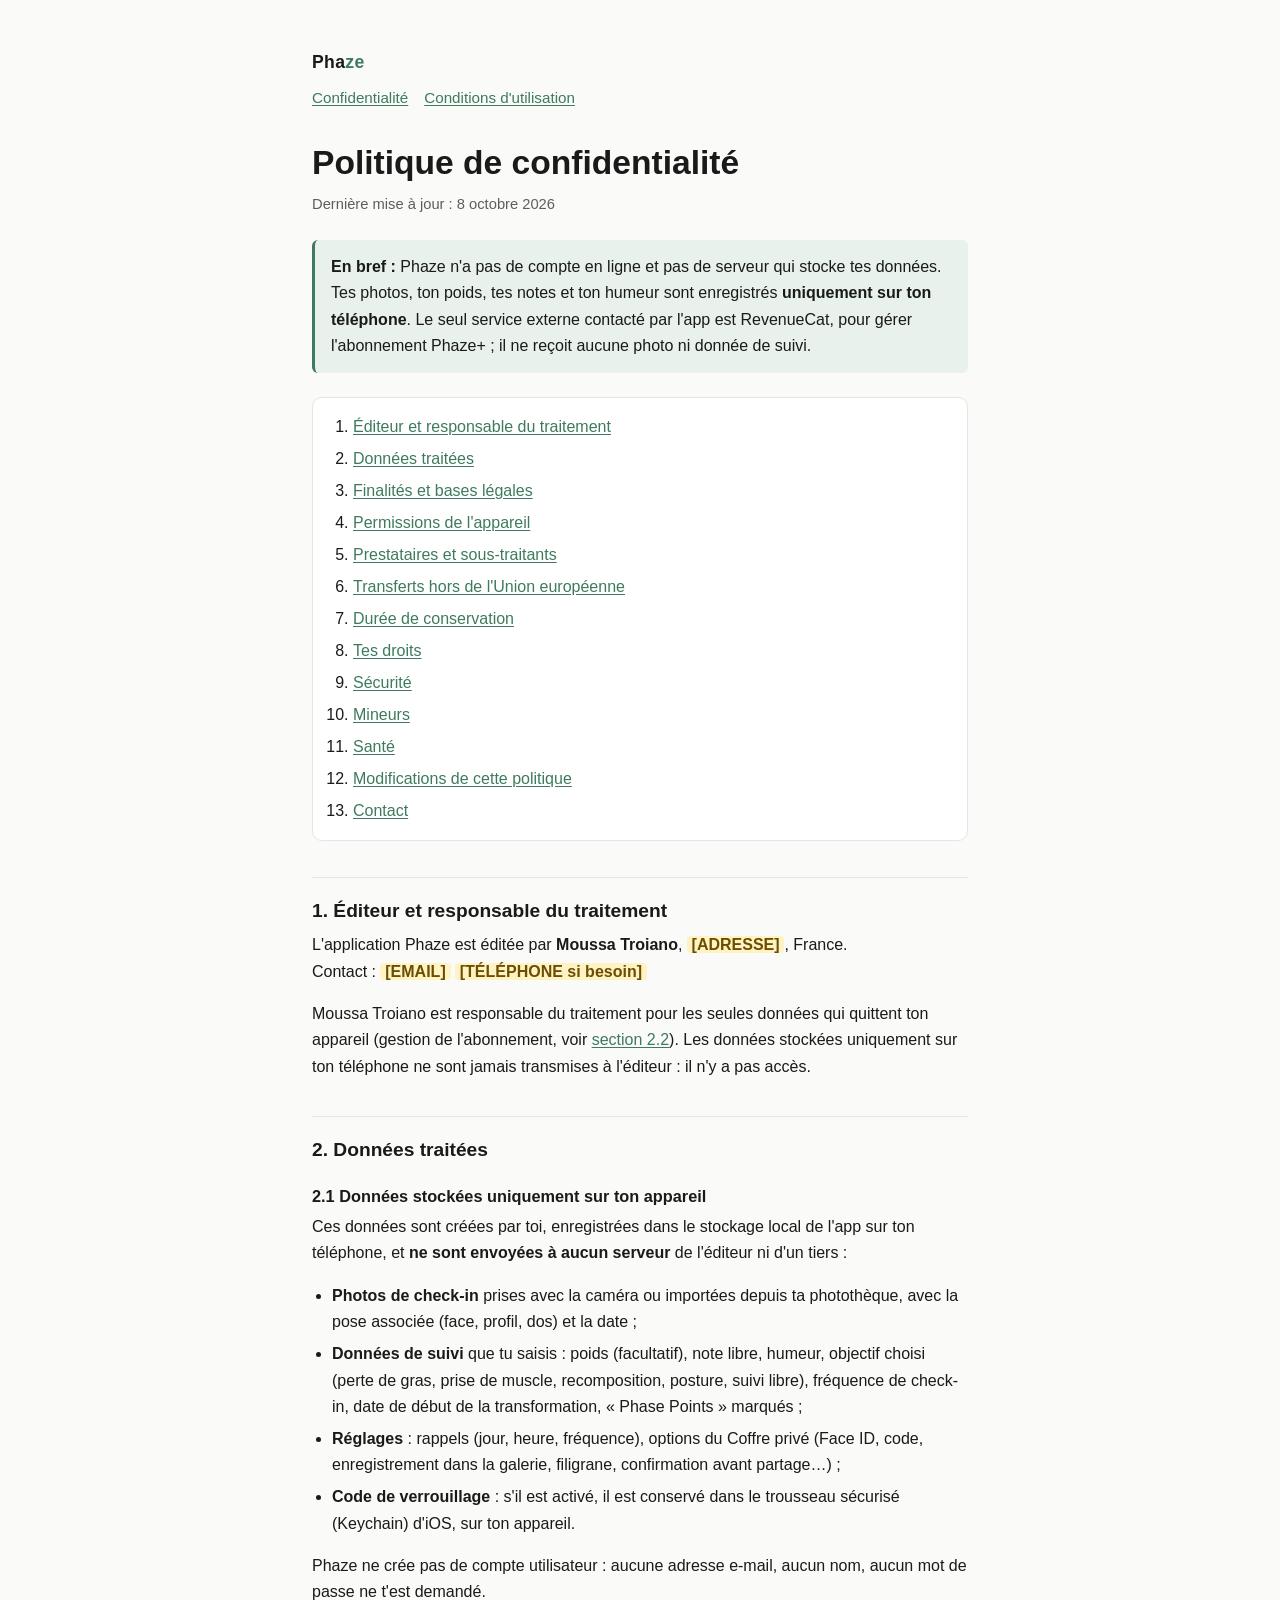
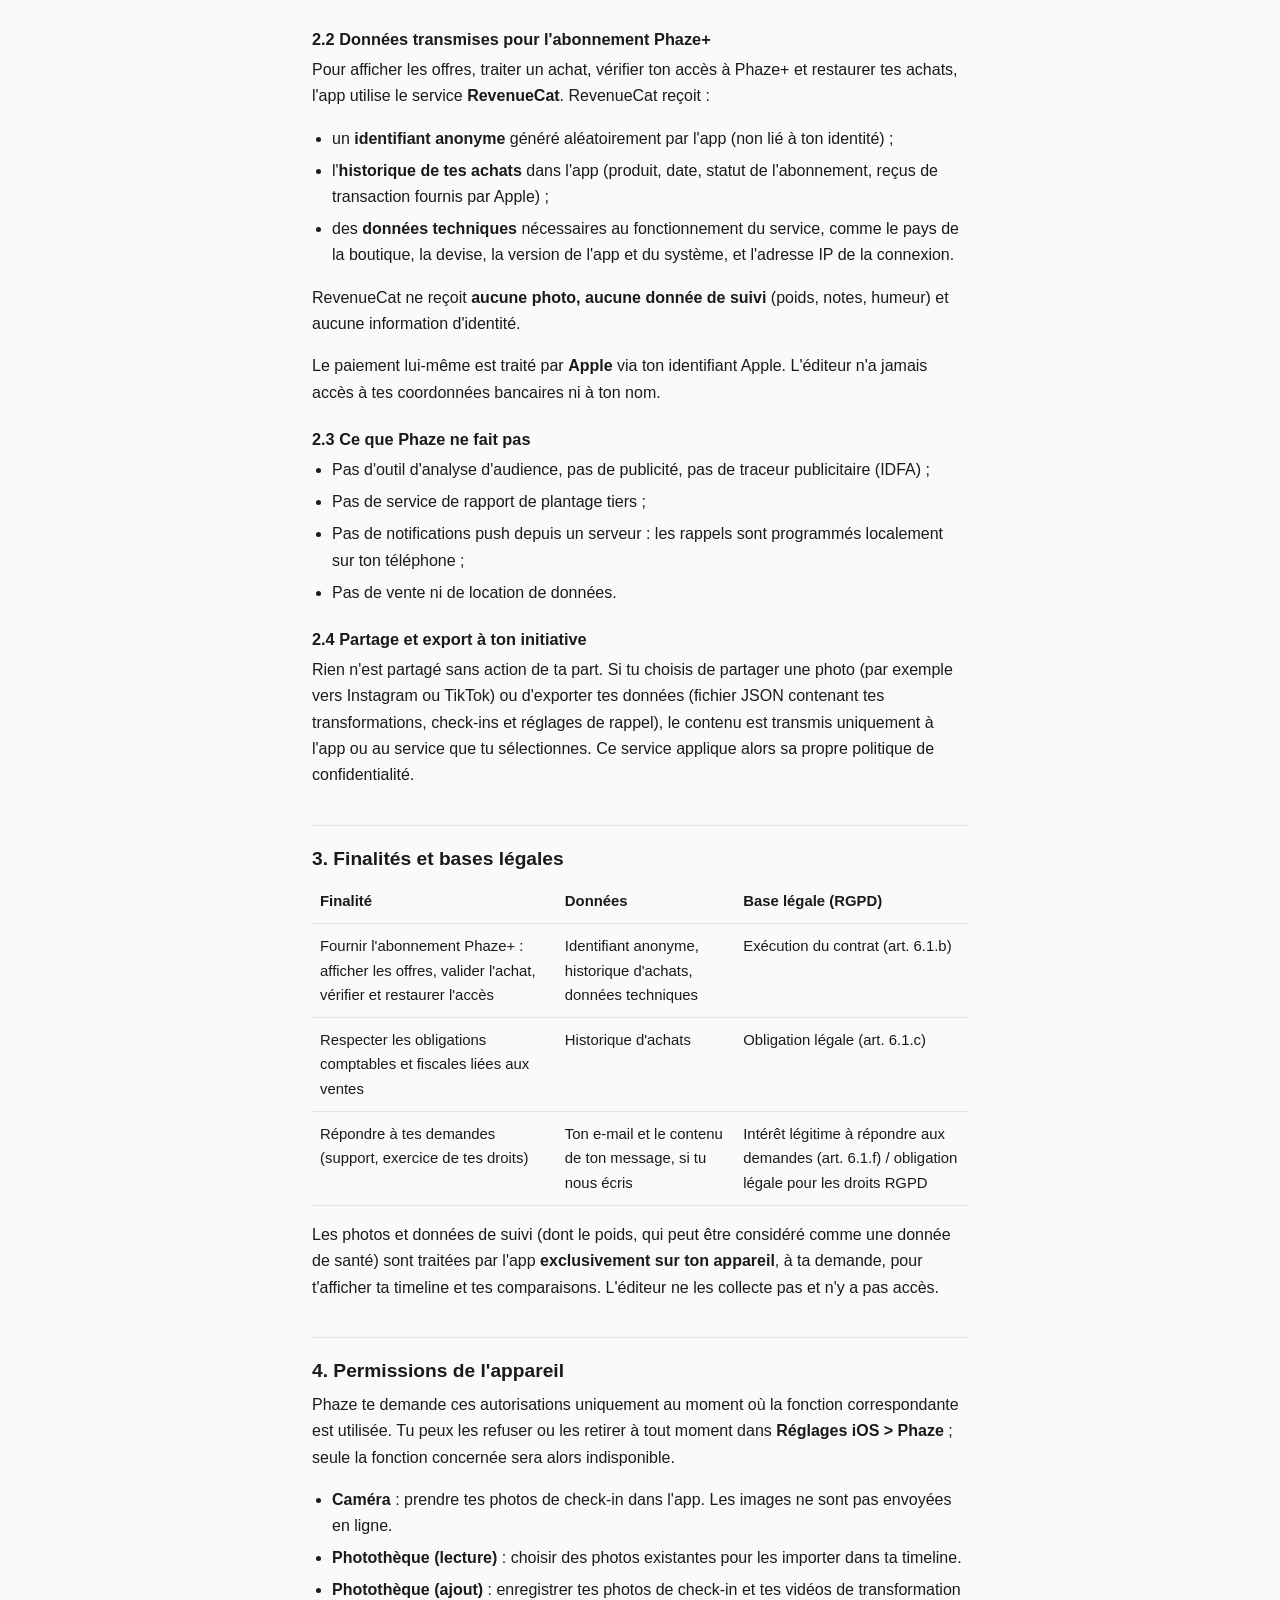
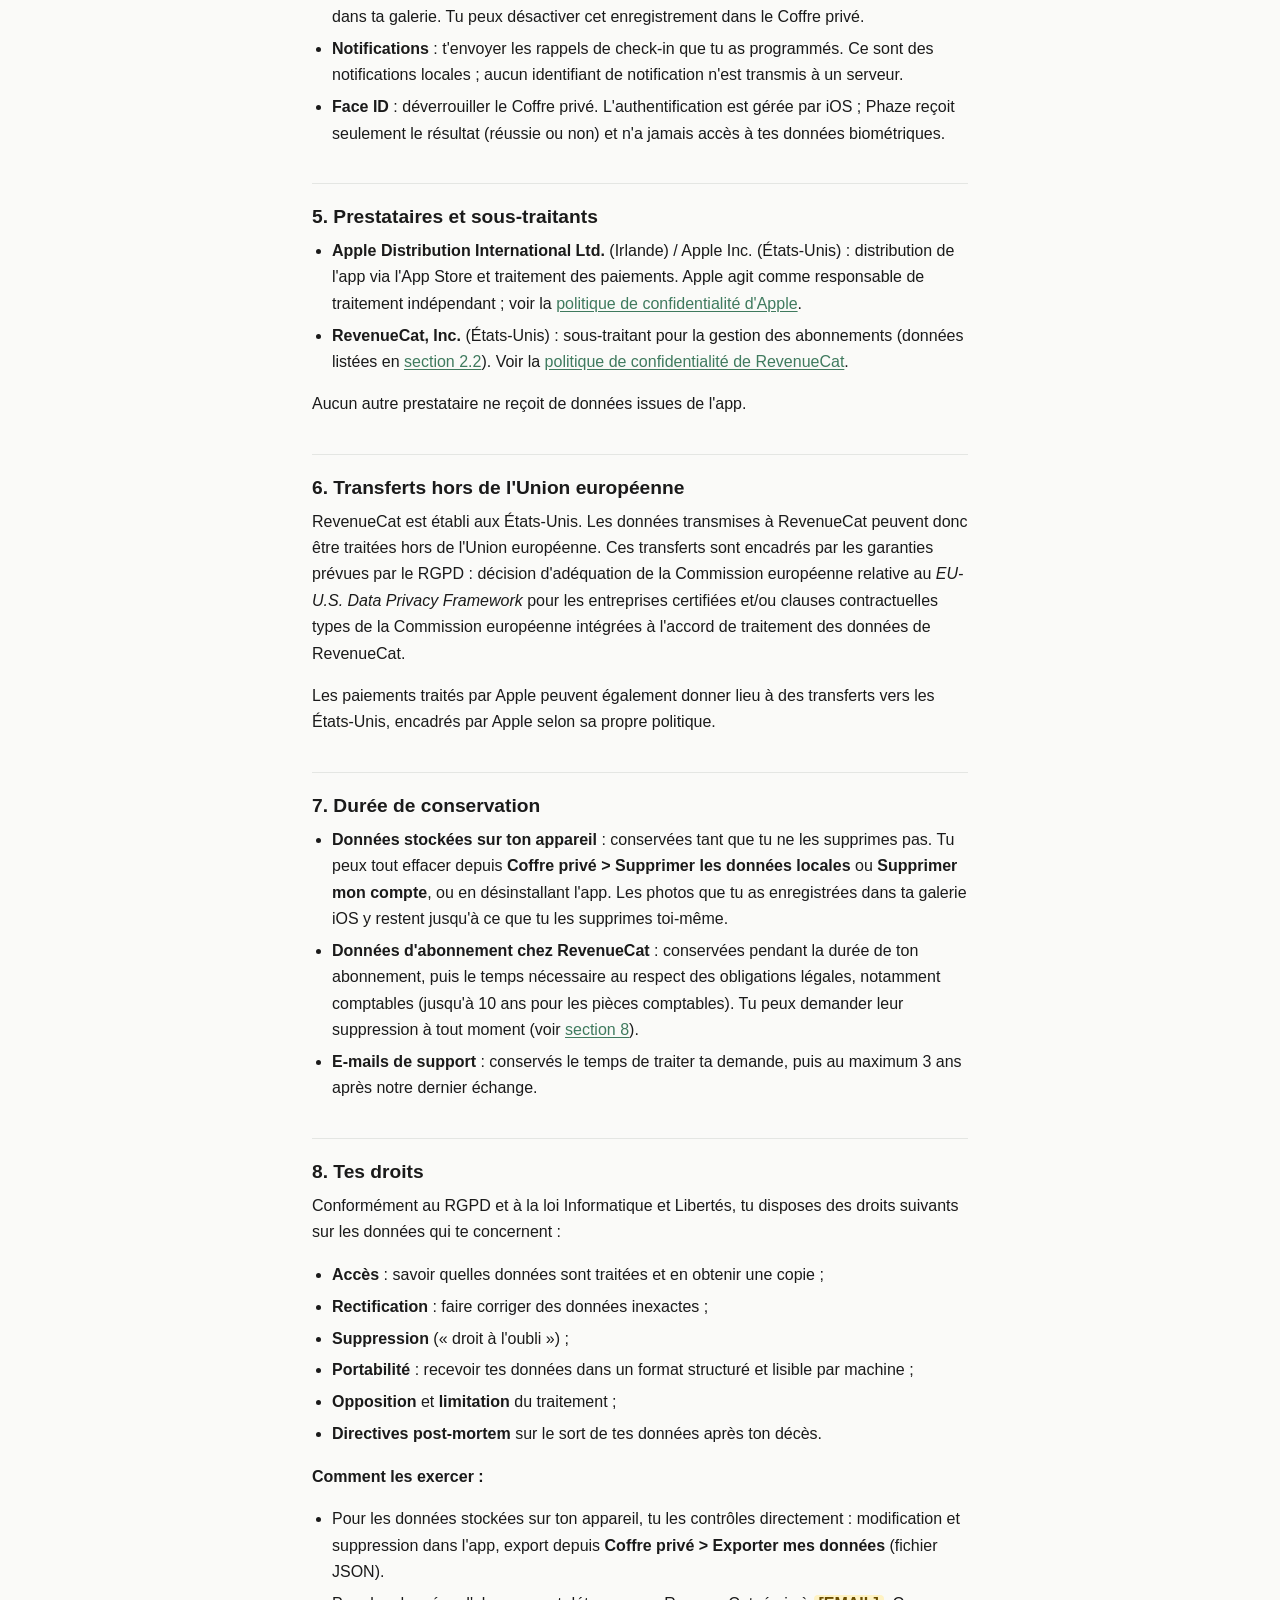
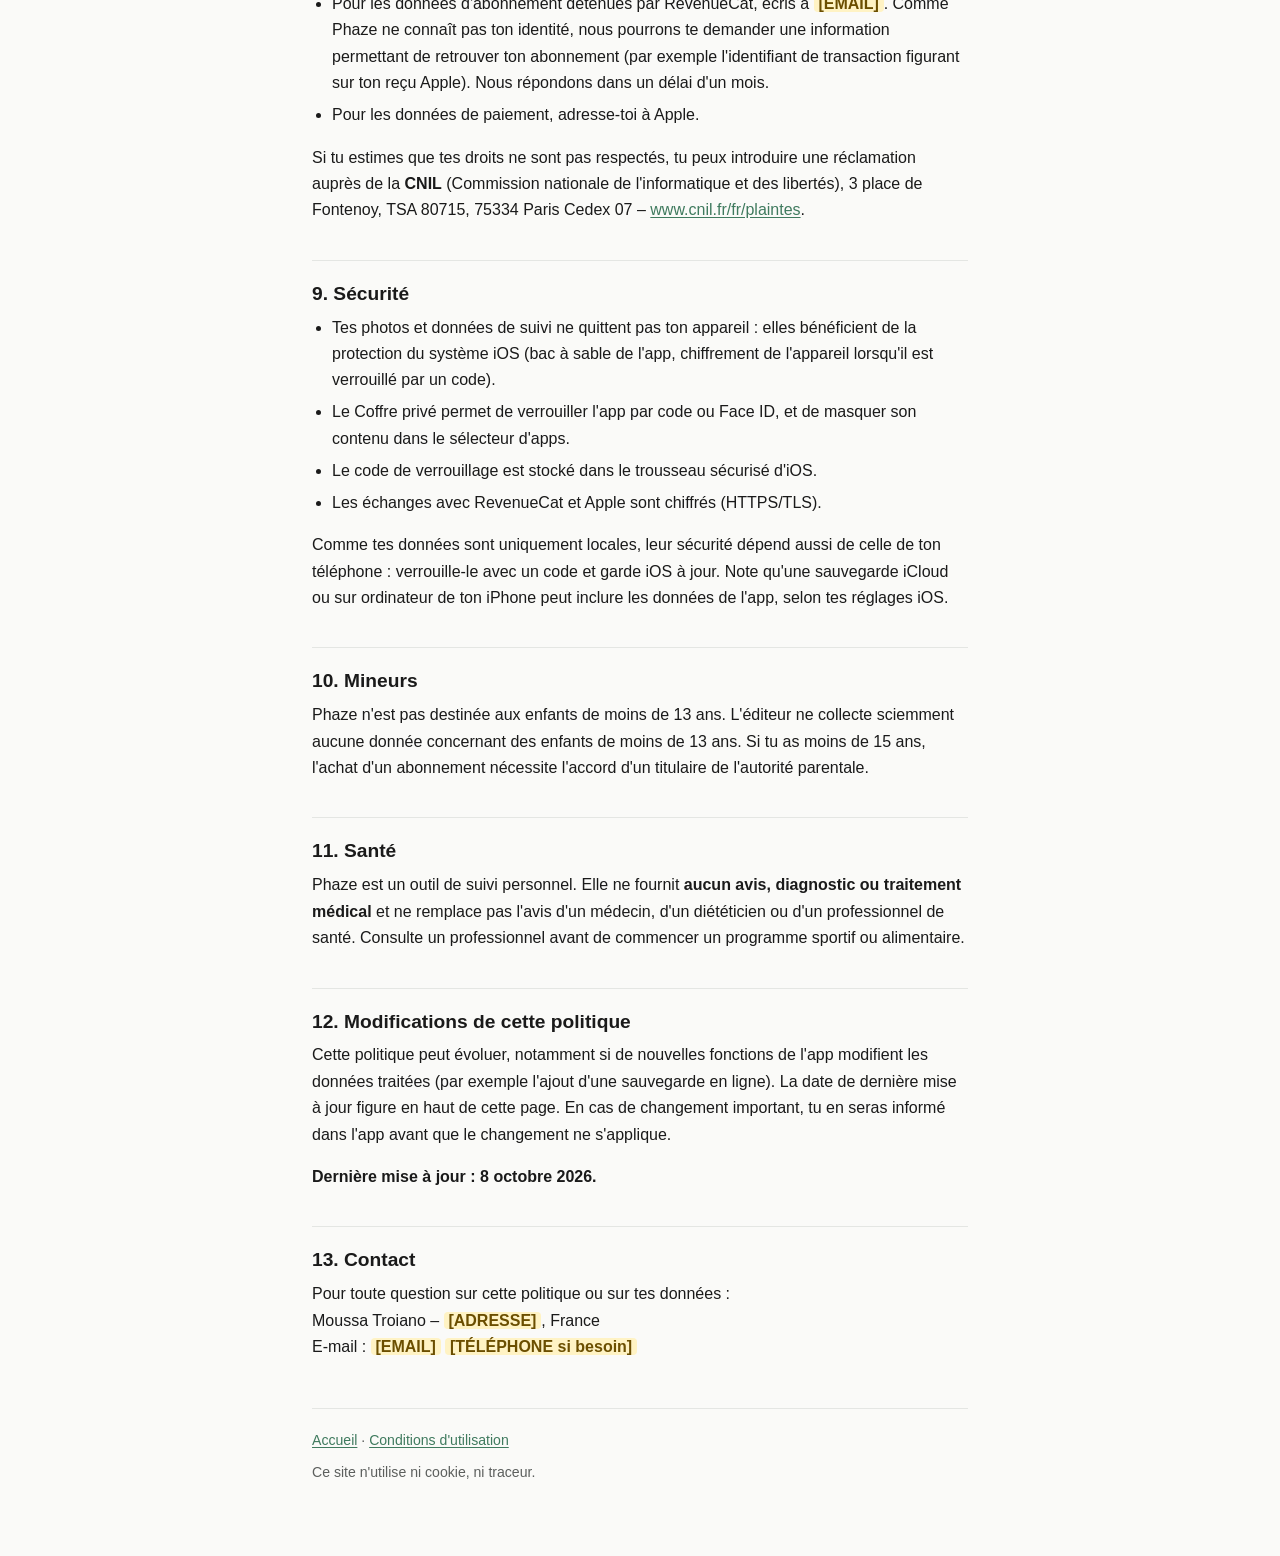
==== privacy.html @ 5471f2c1 "Add Phaze privacy policy and terms of use static site Co-Authored-By: Claude Opus 5.5 <noreply@anthr" ====
<!doctype html>
<html lang="fr">
<head>
  <meta charset="utf-8">
  <meta name="viewport" content="width=device-width, initial-scale=1">
  <title>Politique de confidentialité – Phaze</title>
  <meta name="description" content="Politique de confidentialité de l'app Phaze : tes photos et données de suivi restent sur ton appareil. Données collectées, prestataires, durées de conservation et droits RGPD.">
  <link rel="stylesheet" href="/style.css">
</head>
<body>
  <main class="container">
    <header class="site">
      <a class="brand" href="/">Pha<span>ze</span></a>
      <nav class="site-nav" aria-label="Navigation">
        <a href="/privacy" aria-current="page">Confidentialité</a>
        <a href="/terms">Conditions d'utilisation</a>
      </nav>
    </header>

    <h1>Politique de confidentialité</h1>
    <p class="updated">Dernière mise à jour : 8 octobre 2026</p>

    <div class="callout">
      <p><strong>En bref :</strong> Phaze n'a pas de compte en ligne et pas de serveur qui stocke tes données. Tes photos, ton poids, tes notes et ton humeur sont enregistrés <strong>uniquement sur ton téléphone</strong>. Le seul service externe contacté par l'app est RevenueCat, pour gérer l'abonnement Phaze+ ; il ne reçoit aucune photo ni donnée de suivi.</p>
    </div>

    <nav class="toc" aria-label="Sommaire">
      <ol>
        <li><a href="#editeur">Éditeur et responsable du traitement</a></li>
        <li><a href="#donnees">Données traitées</a></li>
        <li><a href="#finalites">Finalités et bases légales</a></li>
        <li><a href="#permissions">Permissions de l'appareil</a></li>
        <li><a href="#prestataires">Prestataires et sous-traitants</a></li>
        <li><a href="#transferts">Transferts hors de l'Union européenne</a></li>
        <li><a href="#conservation">Durée de conservation</a></li>
        <li><a href="#droits">Tes droits</a></li>
        <li><a href="#securite">Sécurité</a></li>
        <li><a href="#mineurs">Mineurs</a></li>
        <li><a href="#sante">Santé</a></li>
        <li><a href="#modifications">Modifications de cette politique</a></li>
        <li><a href="#contact">Contact</a></li>
      </ol>
    </nav>

    <h2 id="editeur">1. Éditeur et responsable du traitement</h2>
    <p>L'application Phaze est éditée par <strong>Moussa Troiano</strong>, <span class="ph">[ADRESSE]</span>, France.<br>
    Contact : <span class="ph">[EMAIL]</span> <span class="ph">[TÉLÉPHONE si besoin]</span></p>
    <p>Moussa Troiano est responsable du traitement pour les seules données qui quittent ton appareil (gestion de l'abonnement, voir <a href="#donnees">section 2.2</a>). Les données stockées uniquement sur ton téléphone ne sont jamais transmises à l'éditeur : il n'y a pas accès.</p>

    <h2 id="donnees">2. Données traitées</h2>

    <h3>2.1 Données stockées uniquement sur ton appareil</h3>
    <p>Ces données sont créées par toi, enregistrées dans le stockage local de l'app sur ton téléphone, et <strong>ne sont envoyées à aucun serveur</strong> de l'éditeur ni d'un tiers :</p>
    <ul>
      <li><strong>Photos de check-in</strong> prises avec la caméra ou importées depuis ta photothèque, avec la pose associée (face, profil, dos) et la date ;</li>
      <li><strong>Données de suivi</strong> que tu saisis : poids (facultatif), note libre, humeur, objectif choisi (perte de gras, prise de muscle, recomposition, posture, suivi libre), fréquence de check-in, date de début de la transformation, « Phase Points » marqués ;</li>
      <li><strong>Réglages</strong> : rappels (jour, heure, fréquence), options du Coffre privé (Face ID, code, enregistrement dans la galerie, filigrane, confirmation avant partage…) ;</li>
      <li><strong>Code de verrouillage</strong> : s'il est activé, il est conservé dans le trousseau sécurisé (Keychain) d'iOS, sur ton appareil.</li>
    </ul>
    <p>Phaze ne crée pas de compte utilisateur : aucune adresse e-mail, aucun nom, aucun mot de passe ne t'est demandé.</p>

    <h3>2.2 Données transmises pour l'abonnement Phaze+</h3>
    <p>Pour afficher les offres, traiter un achat, vérifier ton accès à Phaze+ et restaurer tes achats, l'app utilise le service <strong>RevenueCat</strong>. RevenueCat reçoit :</p>
    <ul>
      <li>un <strong>identifiant anonyme</strong> généré aléatoirement par l'app (non lié à ton identité) ;</li>
      <li>l'<strong>historique de tes achats</strong> dans l'app (produit, date, statut de l'abonnement, reçus de transaction fournis par Apple) ;</li>
      <li>des <strong>données techniques</strong> nécessaires au fonctionnement du service, comme le pays de la boutique, la devise, la version de l'app et du système, et l'adresse IP de la connexion.</li>
    </ul>
    <p>RevenueCat ne reçoit <strong>aucune photo, aucune donnée de suivi</strong> (poids, notes, humeur) et aucune information d'identité.</p>
    <p>Le paiement lui-même est traité par <strong>Apple</strong> via ton identifiant Apple. L'éditeur n'a jamais accès à tes coordonnées bancaires ni à ton nom.</p>

    <h3>2.3 Ce que Phaze ne fait pas</h3>
    <ul>
      <li>Pas d'outil d'analyse d'audience, pas de publicité, pas de traceur publicitaire (IDFA) ;</li>
      <li>Pas de service de rapport de plantage tiers ;</li>
      <li>Pas de notifications push depuis un serveur : les rappels sont programmés localement sur ton téléphone ;</li>
      <li>Pas de vente ni de location de données.</li>
    </ul>

    <h3>2.4 Partage et export à ton initiative</h3>
    <p>Rien n'est partagé sans action de ta part. Si tu choisis de partager une photo (par exemple vers Instagram ou TikTok) ou d'exporter tes données (fichier JSON contenant tes transformations, check-ins et réglages de rappel), le contenu est transmis uniquement à l'app ou au service que tu sélectionnes. Ce service applique alors sa propre politique de confidentialité.</p>

    <h2 id="finalites">3. Finalités et bases légales</h2>
    <div class="table-wrap">
      <table>
        <thead>
          <tr><th>Finalité</th><th>Données</th><th>Base légale (RGPD)</th></tr>
        </thead>
        <tbody>
          <tr>
            <td>Fournir l'abonnement Phaze+ : afficher les offres, valider l'achat, vérifier et restaurer l'accès</td>
            <td>Identifiant anonyme, historique d'achats, données techniques</td>
            <td>Exécution du contrat (art. 6.1.b)</td>
          </tr>
          <tr>
            <td>Respecter les obligations comptables et fiscales liées aux ventes</td>
            <td>Historique d'achats</td>
            <td>Obligation légale (art. 6.1.c)</td>
          </tr>
          <tr>
            <td>Répondre à tes demandes (support, exercice de tes droits)</td>
            <td>Ton e-mail et le contenu de ton message, si tu nous écris</td>
            <td>Intérêt légitime à répondre aux demandes (art. 6.1.f) / obligation légale pour les droits RGPD</td>
          </tr>
        </tbody>
      </table>
    </div>
    <p>Les photos et données de suivi (dont le poids, qui peut être considéré comme une donnée de santé) sont traitées par l'app <strong>exclusivement sur ton appareil</strong>, à ta demande, pour t'afficher ta timeline et tes comparaisons. L'éditeur ne les collecte pas et n'y a pas accès.</p>

    <h2 id="permissions">4. Permissions de l'appareil</h2>
    <p>Phaze te demande ces autorisations uniquement au moment où la fonction correspondante est utilisée. Tu peux les refuser ou les retirer à tout moment dans <strong>Réglages iOS &gt; Phaze</strong> ; seule la fonction concernée sera alors indisponible.</p>
    <ul>
      <li><strong>Caméra</strong> : prendre tes photos de check-in dans l'app. Les images ne sont pas envoyées en ligne.</li>
      <li><strong>Photothèque (lecture)</strong> : choisir des photos existantes pour les importer dans ta timeline.</li>
      <li><strong>Photothèque (ajout)</strong> : enregistrer tes photos de check-in et tes vidéos de transformation dans ta galerie. Tu peux désactiver cet enregistrement dans le Coffre privé.</li>
      <li><strong>Notifications</strong> : t'envoyer les rappels de check-in que tu as programmés. Ce sont des notifications locales ; aucun identifiant de notification n'est transmis à un serveur.</li>
      <li><strong>Face ID</strong> : déverrouiller le Coffre privé. L'authentification est gérée par iOS ; Phaze reçoit seulement le résultat (réussie ou non) et n'a jamais accès à tes données biométriques.</li>
    </ul>

    <h2 id="prestataires">5. Prestataires et sous-traitants</h2>
    <ul>
      <li><strong>Apple Distribution International Ltd.</strong> (Irlande) / Apple Inc. (États-Unis) : distribution de l'app via l'App Store et traitement des paiements. Apple agit comme responsable de traitement indépendant ; voir la <a href="https://www.apple.com/fr/legal/privacy/">politique de confidentialité d'Apple</a>.</li>
      <li><strong>RevenueCat, Inc.</strong> (États-Unis) : sous-traitant pour la gestion des abonnements (données listées en <a href="#donnees">section 2.2</a>). Voir la <a href="https://www.revenuecat.com/privacy/">politique de confidentialité de RevenueCat</a>.</li>
    </ul>
    <p>Aucun autre prestataire ne reçoit de données issues de l'app.</p>

    <h2 id="transferts">6. Transferts hors de l'Union européenne</h2>
    <p>RevenueCat est établi aux États-Unis. Les données transmises à RevenueCat peuvent donc être traitées hors de l'Union européenne. Ces transferts sont encadrés par les garanties prévues par le RGPD : décision d'adéquation de la Commission européenne relative au <em>EU-U.S. Data Privacy Framework</em> pour les entreprises certifiées et/ou clauses contractuelles types de la Commission européenne intégrées à l'accord de traitement des données de RevenueCat.</p>
    <p>Les paiements traités par Apple peuvent également donner lieu à des transferts vers les États-Unis, encadrés par Apple selon sa propre politique.</p>

    <h2 id="conservation">7. Durée de conservation</h2>
    <ul>
      <li><strong>Données stockées sur ton appareil</strong> : conservées tant que tu ne les supprimes pas. Tu peux tout effacer depuis <strong>Coffre privé &gt; Supprimer les données locales</strong> ou <strong>Supprimer mon compte</strong>, ou en désinstallant l'app. Les photos que tu as enregistrées dans ta galerie iOS y restent jusqu'à ce que tu les supprimes toi-même.</li>
      <li><strong>Données d'abonnement chez RevenueCat</strong> : conservées pendant la durée de ton abonnement, puis le temps nécessaire au respect des obligations légales, notamment comptables (jusqu'à 10 ans pour les pièces comptables). Tu peux demander leur suppression à tout moment (voir <a href="#droits">section 8</a>).</li>
      <li><strong>E-mails de support</strong> : conservés le temps de traiter ta demande, puis au maximum 3 ans après notre dernier échange.</li>
    </ul>

    <h2 id="droits">8. Tes droits</h2>
    <p>Conformément au RGPD et à la loi Informatique et Libertés, tu disposes des droits suivants sur les données qui te concernent :</p>
    <ul>
      <li><strong>Accès</strong> : savoir quelles données sont traitées et en obtenir une copie ;</li>
      <li><strong>Rectification</strong> : faire corriger des données inexactes ;</li>
      <li><strong>Suppression</strong> (« droit à l'oubli ») ;</li>
      <li><strong>Portabilité</strong> : recevoir tes données dans un format structuré et lisible par machine ;</li>
      <li><strong>Opposition</strong> et <strong>limitation</strong> du traitement ;</li>
      <li><strong>Directives post-mortem</strong> sur le sort de tes données après ton décès.</li>
    </ul>
    <p><strong>Comment les exercer :</strong></p>
    <ul>
      <li>Pour les données stockées sur ton appareil, tu les contrôles directement : modification et suppression dans l'app, export depuis <strong>Coffre privé &gt; Exporter mes données</strong> (fichier JSON).</li>
      <li>Pour les données d'abonnement détenues par RevenueCat, écris à <span class="ph">[EMAIL]</span>. Comme Phaze ne connaît pas ton identité, nous pourrons te demander une information permettant de retrouver ton abonnement (par exemple l'identifiant de transaction figurant sur ton reçu Apple). Nous répondons dans un délai d'un mois.</li>
      <li>Pour les données de paiement, adresse-toi à Apple.</li>
    </ul>
    <p>Si tu estimes que tes droits ne sont pas respectés, tu peux introduire une réclamation auprès de la <strong>CNIL</strong> (Commission nationale de l'informatique et des libertés), 3 place de Fontenoy, TSA 80715, 75334 Paris Cedex 07 – <a href="https://www.cnil.fr/fr/plaintes">www.cnil.fr/fr/plaintes</a>.</p>

    <h2 id="securite">9. Sécurité</h2>
    <ul>
      <li>Tes photos et données de suivi ne quittent pas ton appareil : elles bénéficient de la protection du système iOS (bac à sable de l'app, chiffrement de l'appareil lorsqu'il est verrouillé par un code).</li>
      <li>Le Coffre privé permet de verrouiller l'app par code ou Face ID, et de masquer son contenu dans le sélecteur d'apps.</li>
      <li>Le code de verrouillage est stocké dans le trousseau sécurisé d'iOS.</li>
      <li>Les échanges avec RevenueCat et Apple sont chiffrés (HTTPS/TLS).</li>
    </ul>
    <p>Comme tes données sont uniquement locales, leur sécurité dépend aussi de celle de ton téléphone : verrouille-le avec un code et garde iOS à jour. Note qu'une sauvegarde iCloud ou sur ordinateur de ton iPhone peut inclure les données de l'app, selon tes réglages iOS.</p>

    <h2 id="mineurs">10. Mineurs</h2>
    <p>Phaze n'est pas destinée aux enfants de moins de 13 ans. L'éditeur ne collecte sciemment aucune donnée concernant des enfants de moins de 13 ans. Si tu as moins de 15 ans, l'achat d'un abonnement nécessite l'accord d'un titulaire de l'autorité parentale.</p>

    <h2 id="sante">11. Santé</h2>
    <p>Phaze est un outil de suivi personnel. Elle ne fournit <strong>aucun avis, diagnostic ou traitement médical</strong> et ne remplace pas l'avis d'un médecin, d'un diététicien ou d'un professionnel de santé. Consulte un professionnel avant de commencer un programme sportif ou alimentaire.</p>

    <h2 id="modifications">12. Modifications de cette politique</h2>
    <p>Cette politique peut évoluer, notamment si de nouvelles fonctions de l'app modifient les données traitées (par exemple l'ajout d'une sauvegarde en ligne). La date de dernière mise à jour figure en haut de cette page. En cas de changement important, tu en seras informé dans l'app avant que le changement ne s'applique.</p>
    <p><strong>Dernière mise à jour : 8 octobre 2026.</strong></p>

    <h2 id="contact">13. Contact</h2>
    <p>Pour toute question sur cette politique ou sur tes données :<br>
    Moussa Troiano – <span class="ph">[ADRESSE]</span>, France<br>
    E-mail : <span class="ph">[EMAIL]</span> <span class="ph">[TÉLÉPHONE si besoin]</span></p>

    <footer class="site">
      <p><a href="/">Accueil</a> · <a href="/terms">Conditions d'utilisation</a></p>
      <p>Ce site n'utilise ni cookie, ni traceur.</p>
    </footer>
  </main>
</body>
</html>
---- style.css ----
:root {
  --bg: #fafaf8;
  --surface: #ffffff;
  --text: #1a1a1a;
  --muted: #5c5f5d;
  --border: #e4e6e3;
  --accent: #3f7a5e;
  --accent-soft: #e8f1ec;
  --placeholder-bg: #fff3c4;
  --placeholder-text: #6b4e00;
  color-scheme: light dark;
}

@media (prefers-color-scheme: dark) {
  :root {
    --bg: #0f1110;
    --surface: #171a18;
    --text: #ecefed;
    --muted: #a3aaa6;
    --border: #2a2f2c;
    --accent: #a8c5b5;
    --accent-soft: #1d2a23;
    --placeholder-bg: #4a3b0c;
    --placeholder-text: #ffe39a;
  }
}

*,
*::before,
*::after {
  box-sizing: border-box;
}

html {
  -webkit-text-size-adjust: 100%;
  text-size-adjust: 100%;
}

body {
  margin: 0;
  background: var(--bg);
  color: var(--text);
  font-family: -apple-system, BlinkMacSystemFont, "Segoe UI", Roboto, "Helvetica Neue", Arial, sans-serif;
  font-size: 1rem;
  line-height: 1.65;
}

.container {
  width: 100%;
  max-width: 44rem;
  margin: 0 auto;
  padding: 2rem 1rem 3rem;
}

header.site {
  margin-bottom: 2rem;
}

.brand {
  display: inline-block;
  font-weight: 700;
  font-size: 1.1rem;
  letter-spacing: 0.02em;
  color: var(--text);
  text-decoration: none;
}

.brand span {
  color: var(--accent);
}

nav.site-nav {
  margin-top: 0.5rem;
  display: flex;
  flex-wrap: wrap;
  gap: 0.25rem 1rem;
  font-size: 0.95rem;
}

h1 {
  font-size: 1.75rem;
  line-height: 1.25;
  margin: 0 0 0.5rem;
}

h2 {
  font-size: 1.2rem;
  line-height: 1.35;
  margin: 2.25rem 0 0.5rem;
  padding-top: 1.25rem;
  border-top: 1px solid var(--border);
}

h3 {
  font-size: 1.02rem;
  margin: 1.25rem 0 0.25rem;
}

p,
ul,
ol {
  margin: 0 0 1rem;
}

ul,
ol {
  padding-left: 1.25rem;
}

li + li {
  margin-top: 0.35rem;
}

a {
  color: var(--accent);
  text-underline-offset: 2px;
}

a:hover {
  text-decoration-thickness: 2px;
}

.updated {
  color: var(--muted);
  font-size: 0.92rem;
  margin-bottom: 1.5rem;
}

.lead {
  font-size: 1.08rem;
  color: var(--muted);
}

.callout {
  background: var(--accent-soft);
  border-left: 3px solid var(--accent);
  border-radius: 6px;
  padding: 0.85rem 1rem;
  margin: 1.25rem 0;
}

.callout p:last-child {
  margin-bottom: 0;
}

.toc {
  background: var(--surface);
  border: 1px solid var(--border);
  border-radius: 10px;
  padding: 1rem 1.25rem;
  margin: 1.5rem 0;
}

.toc ol {
  margin: 0;
}

.table-wrap {
  overflow-x: auto;
  margin: 0 0 1rem;
}

table {
  width: 100%;
  border-collapse: collapse;
  font-size: 0.93rem;
}

th,
td {
  text-align: left;
  vertical-align: top;
  padding: 0.6rem 0.5rem;
  border-bottom: 1px solid var(--border);
}

th {
  font-weight: 600;
}

.ph {
  background: var(--placeholder-bg);
  color: var(--placeholder-text);
  padding: 0 0.3em;
  border-radius: 4px;
  font-weight: 600;
  white-space: nowrap;
}

.cards {
  display: grid;
  gap: 1rem;
  margin: 2rem 0;
}

.card {
  display: block;
  background: var(--surface);
  border: 1px solid var(--border);
  border-radius: 12px;
  padding: 1.1rem 1.25rem;
  color: var(--text);
  text-decoration: none;
}

.card:hover,
.card:focus-visible {
  border-color: var(--accent);
}

.card strong {
  display: block;
  font-size: 1.05rem;
  margin-bottom: 0.2rem;
}

.card span {
  color: var(--muted);
  font-size: 0.95rem;
}

footer.site {
  margin-top: 3rem;
  padding-top: 1.25rem;
  border-top: 1px solid var(--border);
  color: var(--muted);
  font-size: 0.88rem;
}

footer.site p {
  margin-bottom: 0.5rem;
}

@media (min-width: 40rem) {
  .container {
    padding: 3rem 1.5rem 4rem;
  }

  h1 {
    font-size: 2.1rem;
  }

  .cards {
    grid-template-columns: 1fr 1fr;
  }
}
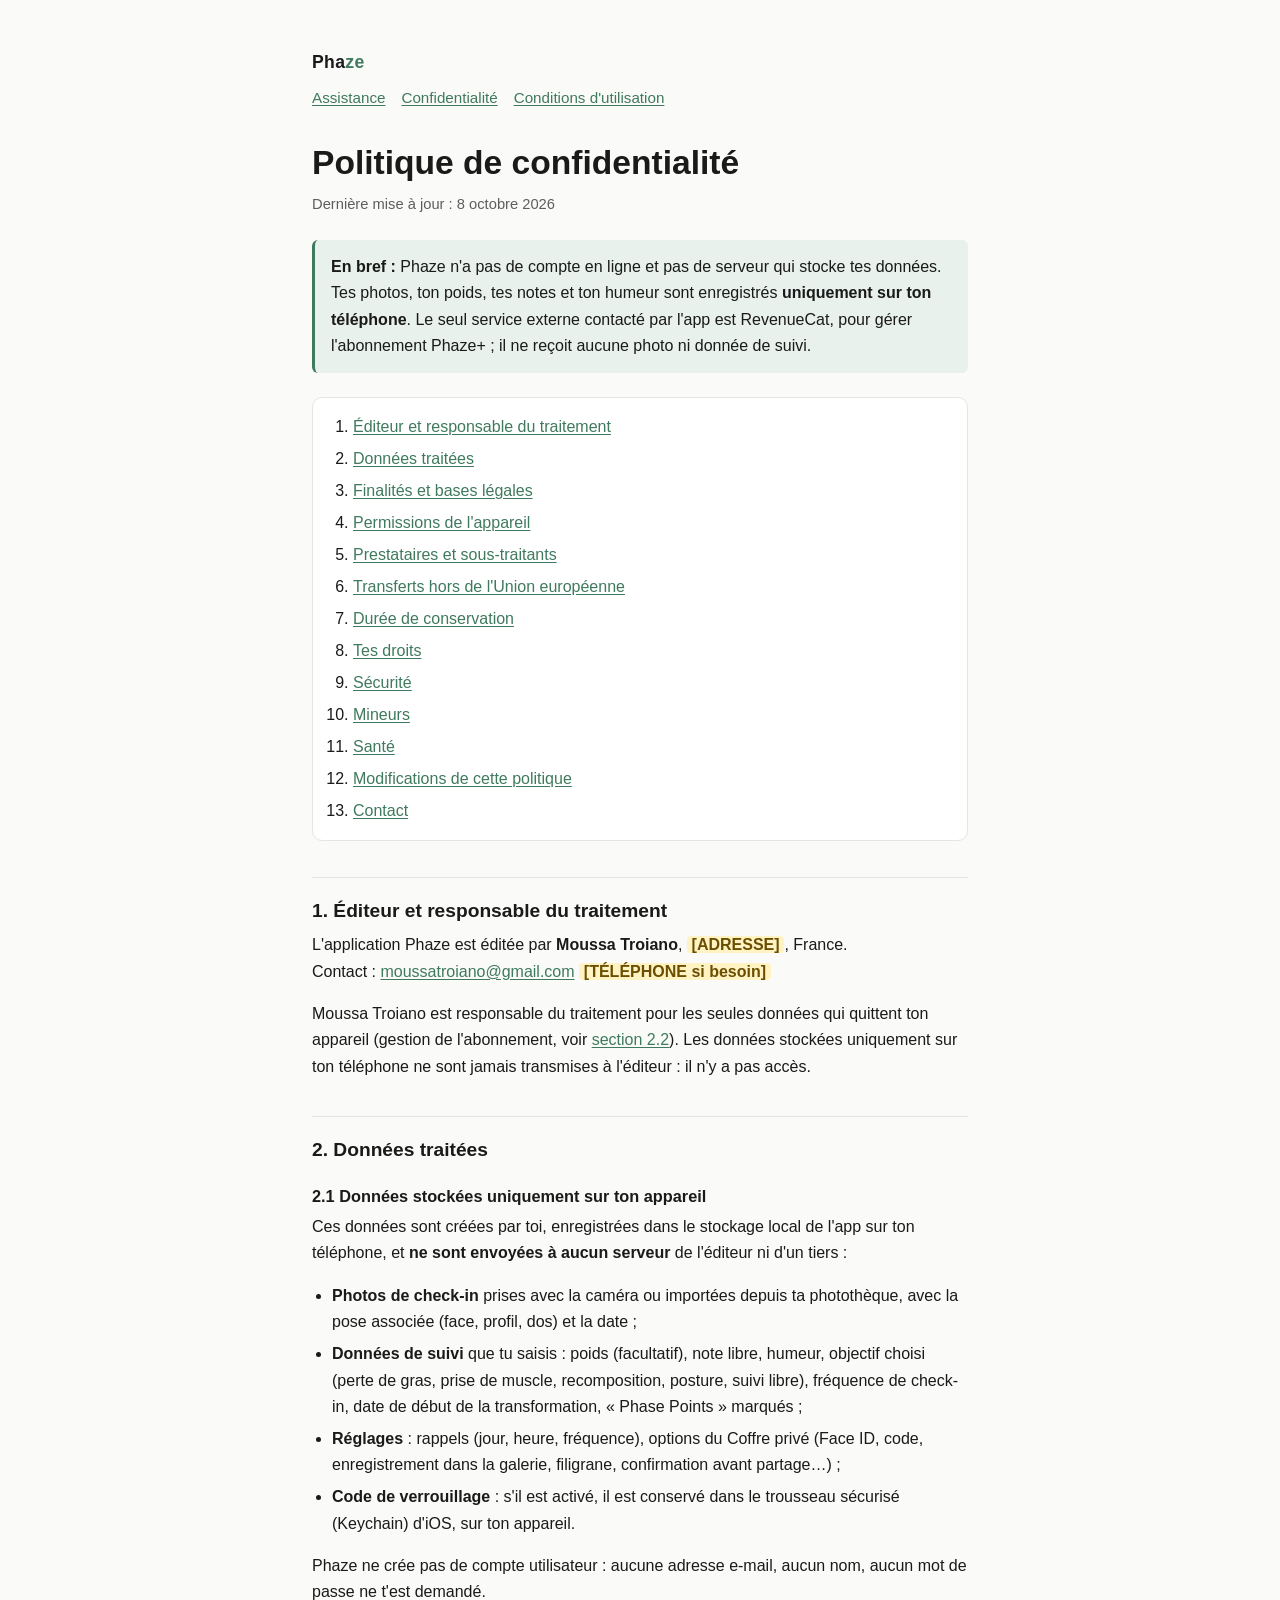
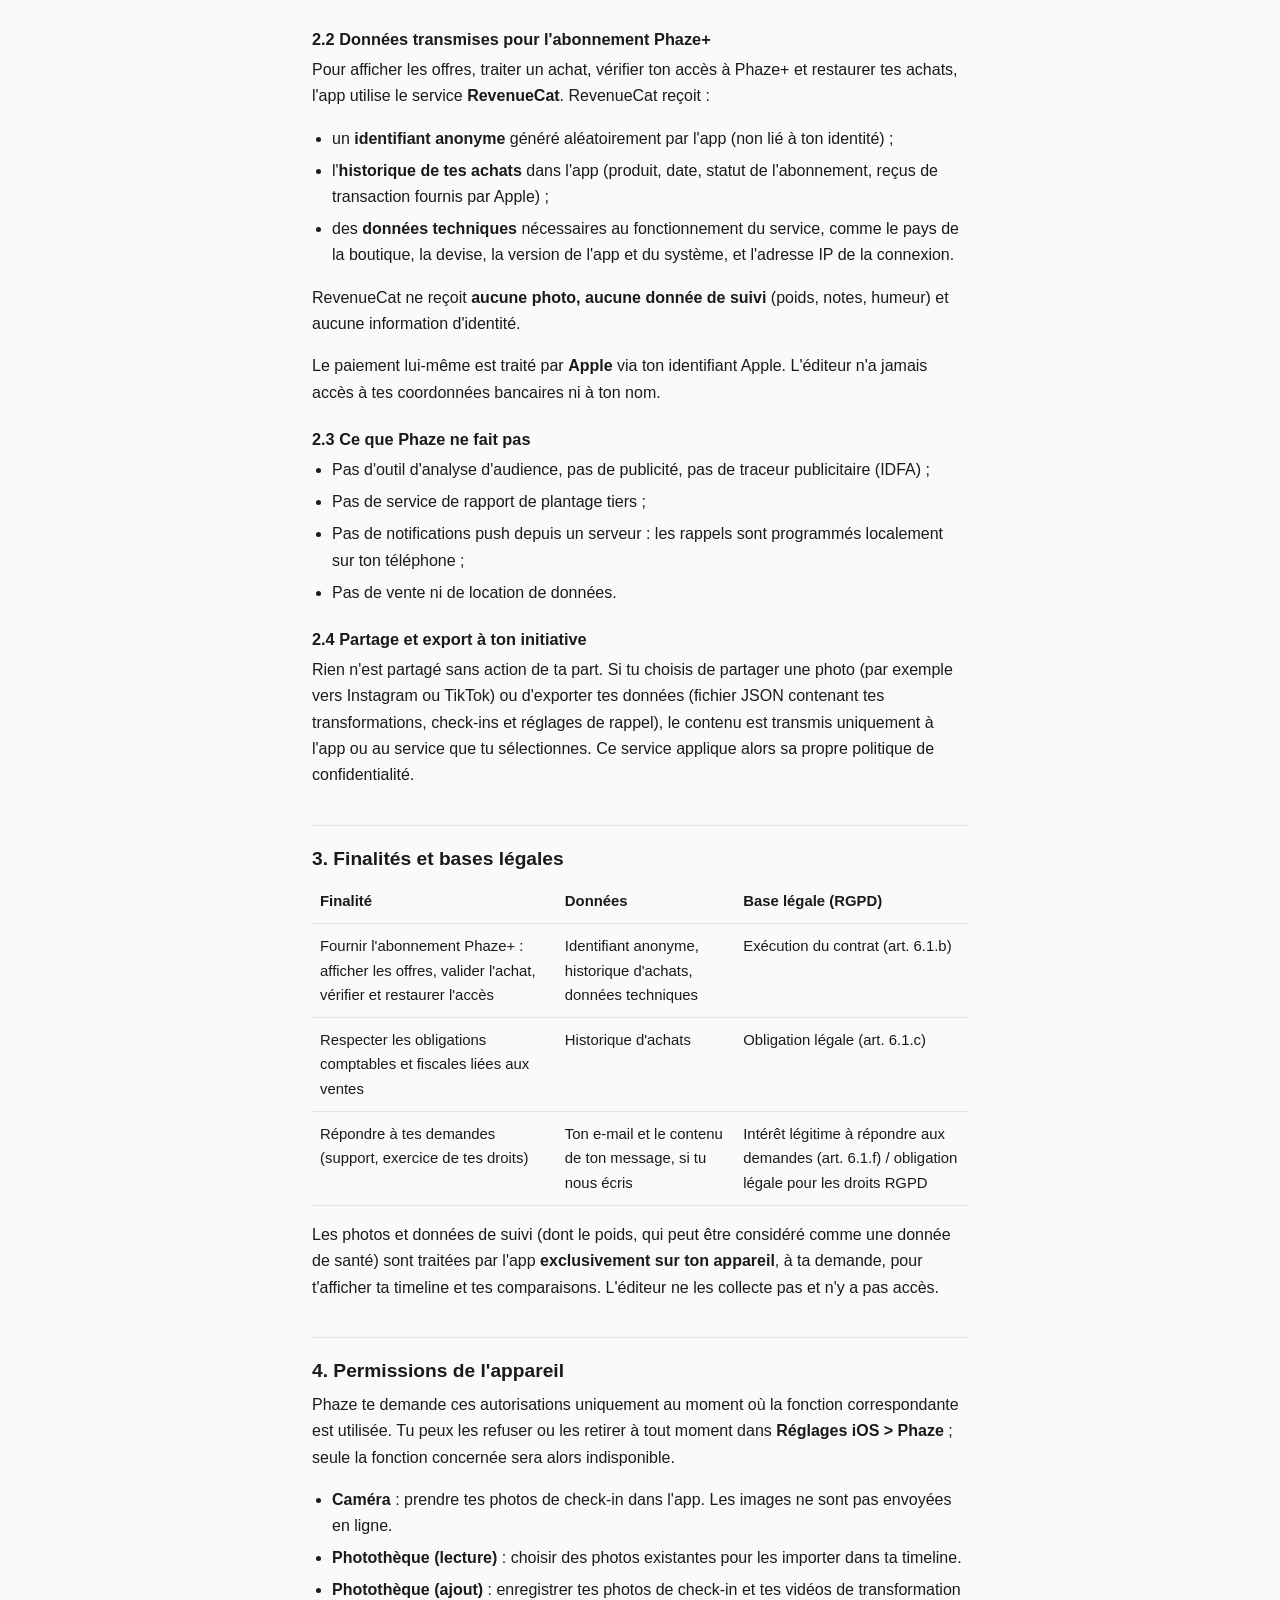
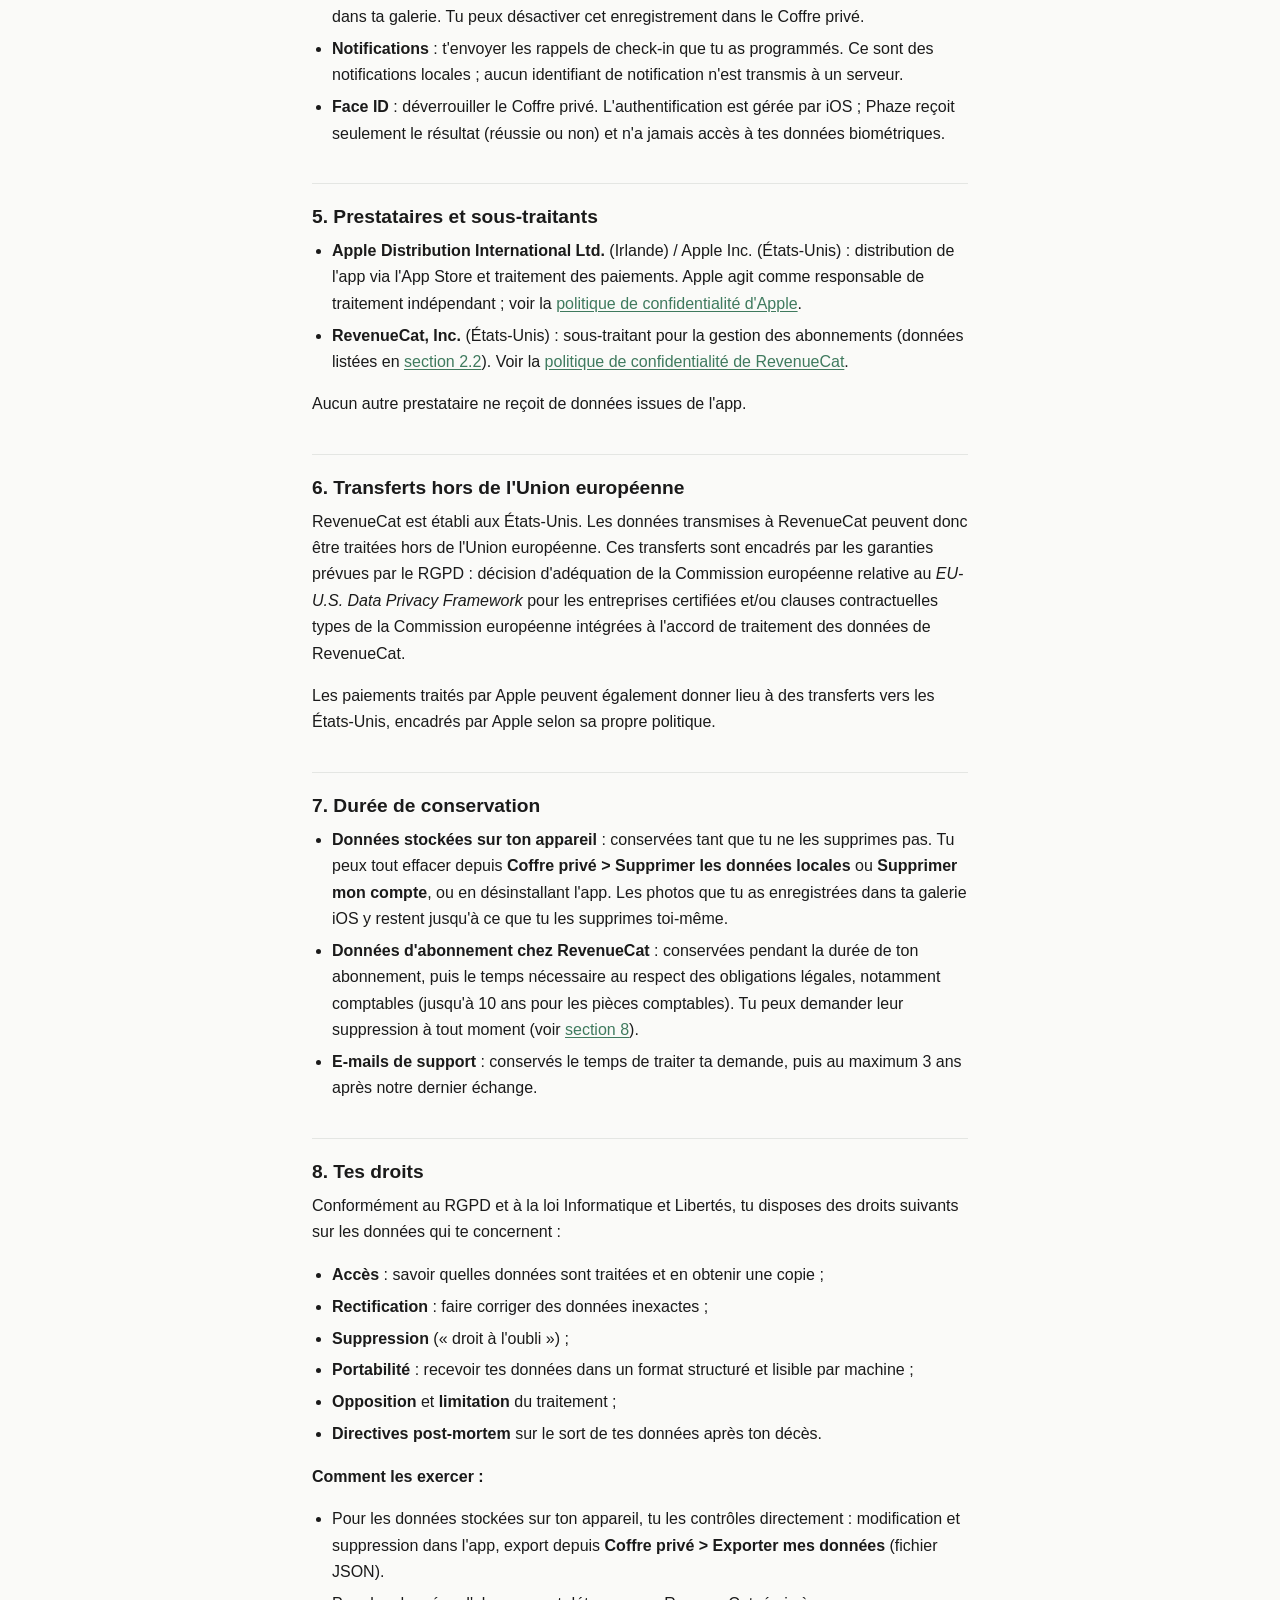
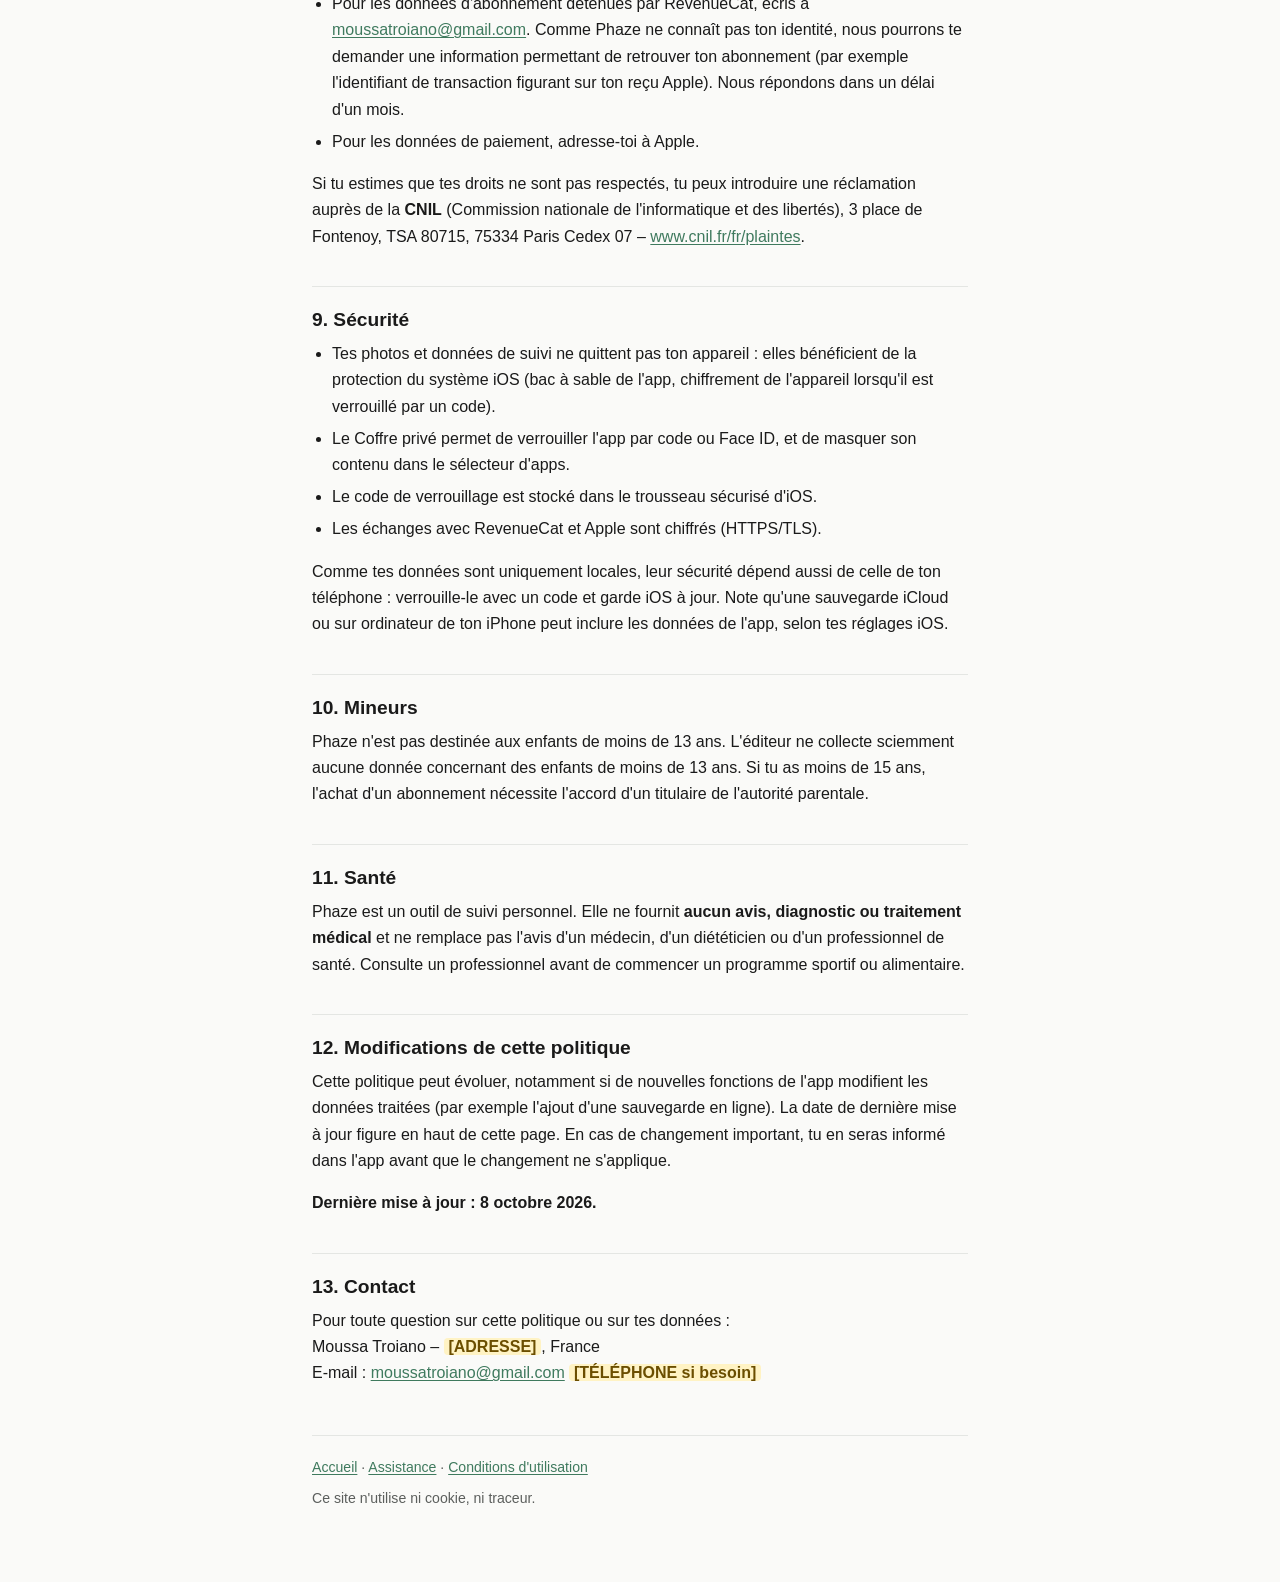
==== commit e01ef8f0: "Add support page and fill in contact email - New /support page with FAQ, contact and link to the pri" ====
--- a/privacy.html
+++ b/privacy.html
@@ -12,6 +12,7 @@
     <header class="site">
       <a class="brand" href="/">Pha<span>ze</span></a>
       <nav class="site-nav" aria-label="Navigation">
+        <a href="/support">Assistance</a>
         <a href="/privacy" aria-current="page">Confidentialité</a>
         <a href="/terms">Conditions d'utilisation</a>
       </nav>
@@ -44,7 +45,7 @@
 
     <h2 id="editeur">1. Éditeur et responsable du traitement</h2>
     <p>L'application Phaze est éditée par <strong>Moussa Troiano</strong>, <span class="ph">[ADRESSE]</span>, France.<br>
-    Contact : <span class="ph">[EMAIL]</span> <span class="ph">[TÉLÉPHONE si besoin]</span></p>
+    Contact : <a href="mailto:moussatroiano@gmail.com">moussatroiano@gmail.com</a> <span class="ph">[TÉLÉPHONE si besoin]</span></p>
     <p>Moussa Troiano est responsable du traitement pour les seules données qui quittent ton appareil (gestion de l'abonnement, voir <a href="#donnees">section 2.2</a>). Les données stockées uniquement sur ton téléphone ne sont jamais transmises à l'éditeur : il n'y a pas accès.</p>
 
     <h2 id="donnees">2. Données traitées</h2>
@@ -148,7 +149,7 @@
     <p><strong>Comment les exercer :</strong></p>
     <ul>
       <li>Pour les données stockées sur ton appareil, tu les contrôles directement : modification et suppression dans l'app, export depuis <strong>Coffre privé &gt; Exporter mes données</strong> (fichier JSON).</li>
-      <li>Pour les données d'abonnement détenues par RevenueCat, écris à <span class="ph">[EMAIL]</span>. Comme Phaze ne connaît pas ton identité, nous pourrons te demander une information permettant de retrouver ton abonnement (par exemple l'identifiant de transaction figurant sur ton reçu Apple). Nous répondons dans un délai d'un mois.</li>
+      <li>Pour les données d'abonnement détenues par RevenueCat, écris à <a href="mailto:moussatroiano@gmail.com">moussatroiano@gmail.com</a>. Comme Phaze ne connaît pas ton identité, nous pourrons te demander une information permettant de retrouver ton abonnement (par exemple l'identifiant de transaction figurant sur ton reçu Apple). Nous répondons dans un délai d'un mois.</li>
       <li>Pour les données de paiement, adresse-toi à Apple.</li>
     </ul>
     <p>Si tu estimes que tes droits ne sont pas respectés, tu peux introduire une réclamation auprès de la <strong>CNIL</strong> (Commission nationale de l'informatique et des libertés), 3 place de Fontenoy, TSA 80715, 75334 Paris Cedex 07 – <a href="https://www.cnil.fr/fr/plaintes">www.cnil.fr/fr/plaintes</a>.</p>
@@ -175,10 +176,10 @@
     <h2 id="contact">13. Contact</h2>
     <p>Pour toute question sur cette politique ou sur tes données :<br>
     Moussa Troiano – <span class="ph">[ADRESSE]</span>, France<br>
-    E-mail : <span class="ph">[EMAIL]</span> <span class="ph">[TÉLÉPHONE si besoin]</span></p>
+    E-mail : <a href="mailto:moussatroiano@gmail.com">moussatroiano@gmail.com</a> <span class="ph">[TÉLÉPHONE si besoin]</span></p>
 
     <footer class="site">
-      <p><a href="/">Accueil</a> · <a href="/terms">Conditions d'utilisation</a></p>
+      <p><a href="/">Accueil</a> · <a href="/support">Assistance</a> · <a href="/terms">Conditions d'utilisation</a></p>
       <p>Ce site n'utilise ni cookie, ni traceur.</p>
     </footer>
   </main>
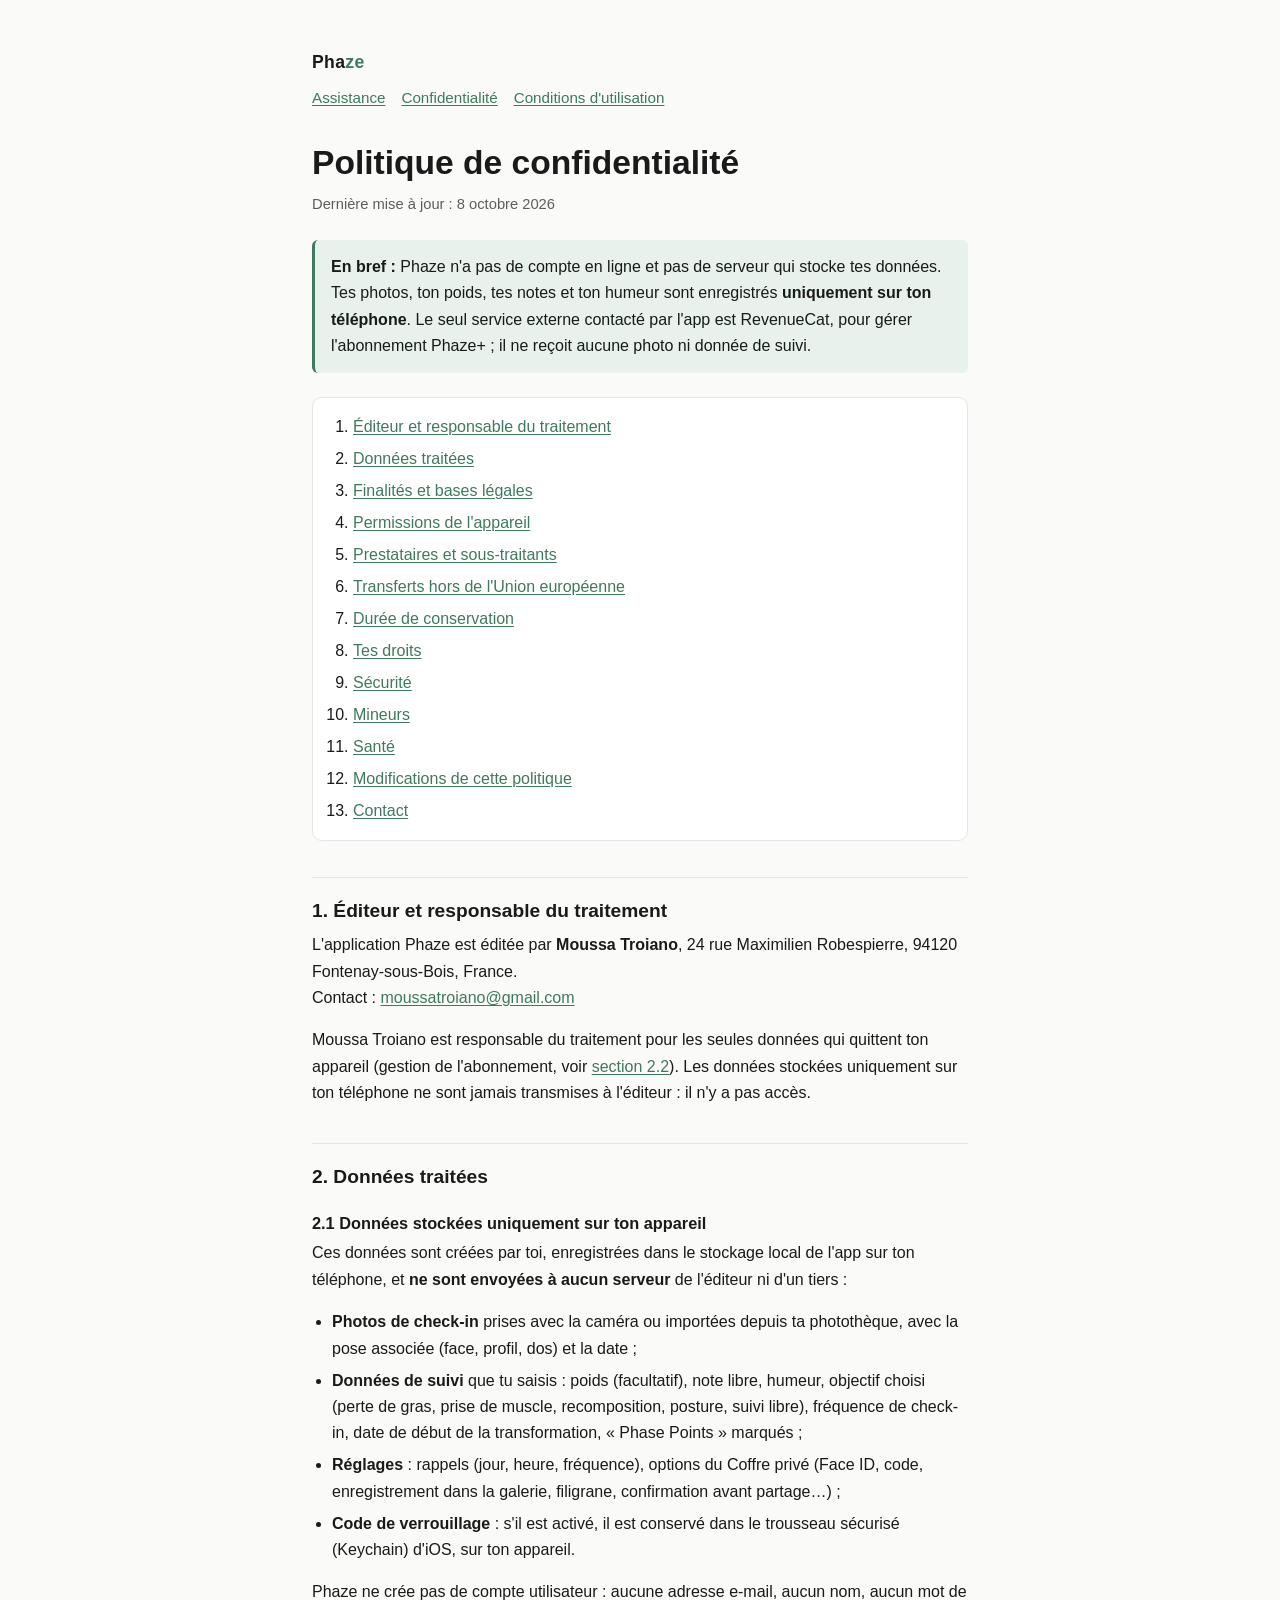
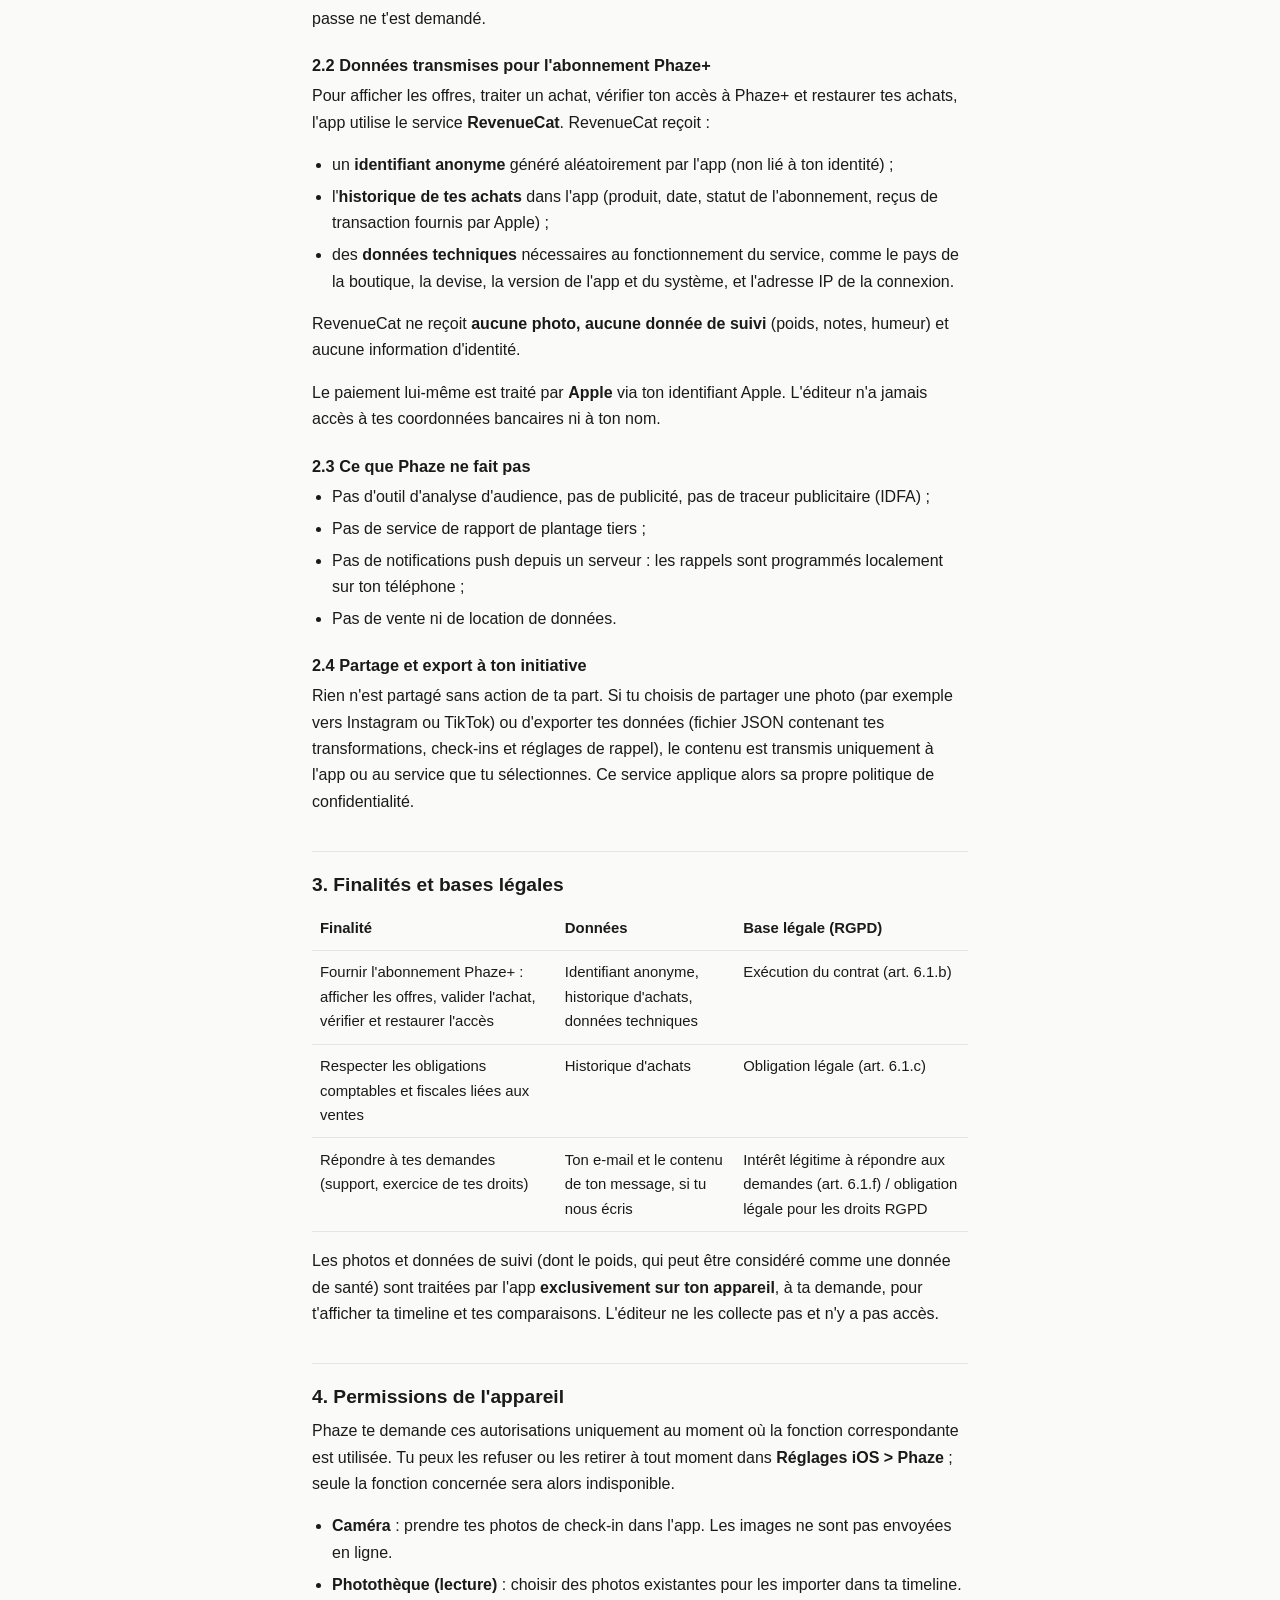
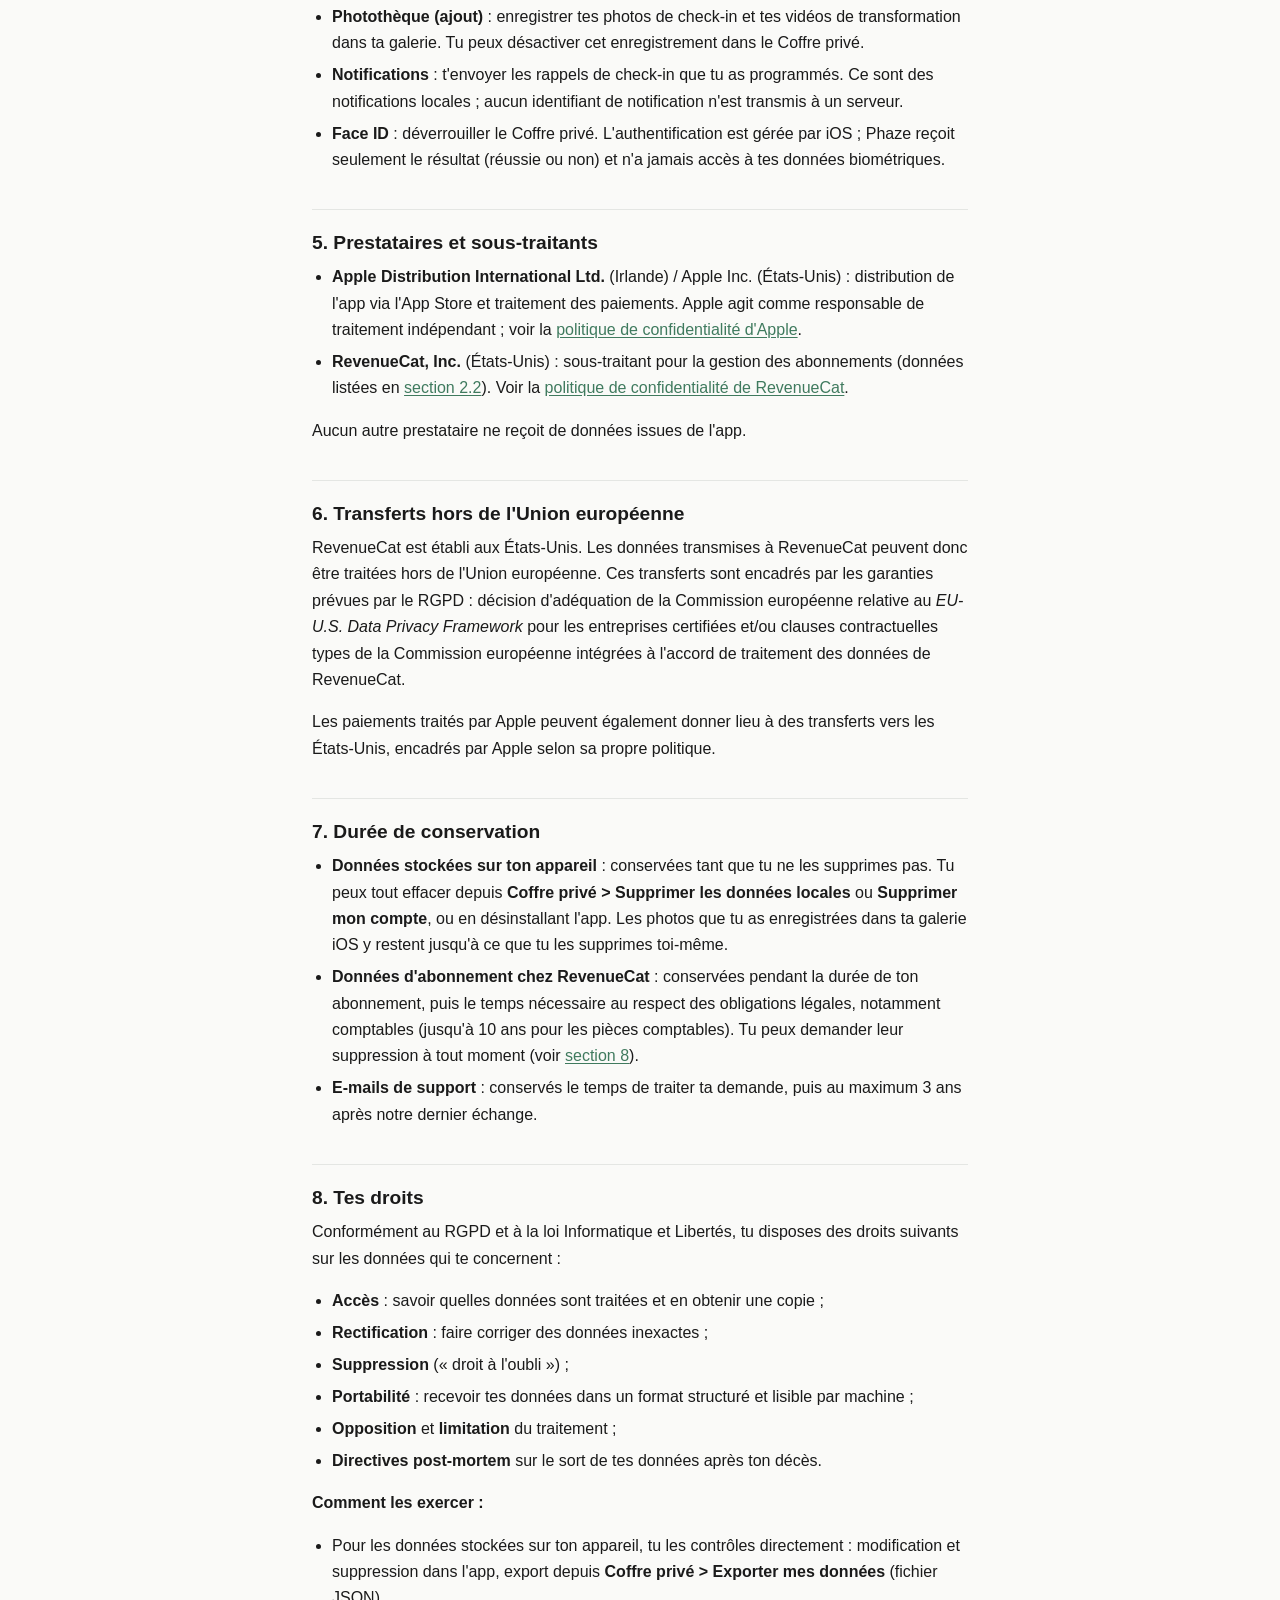
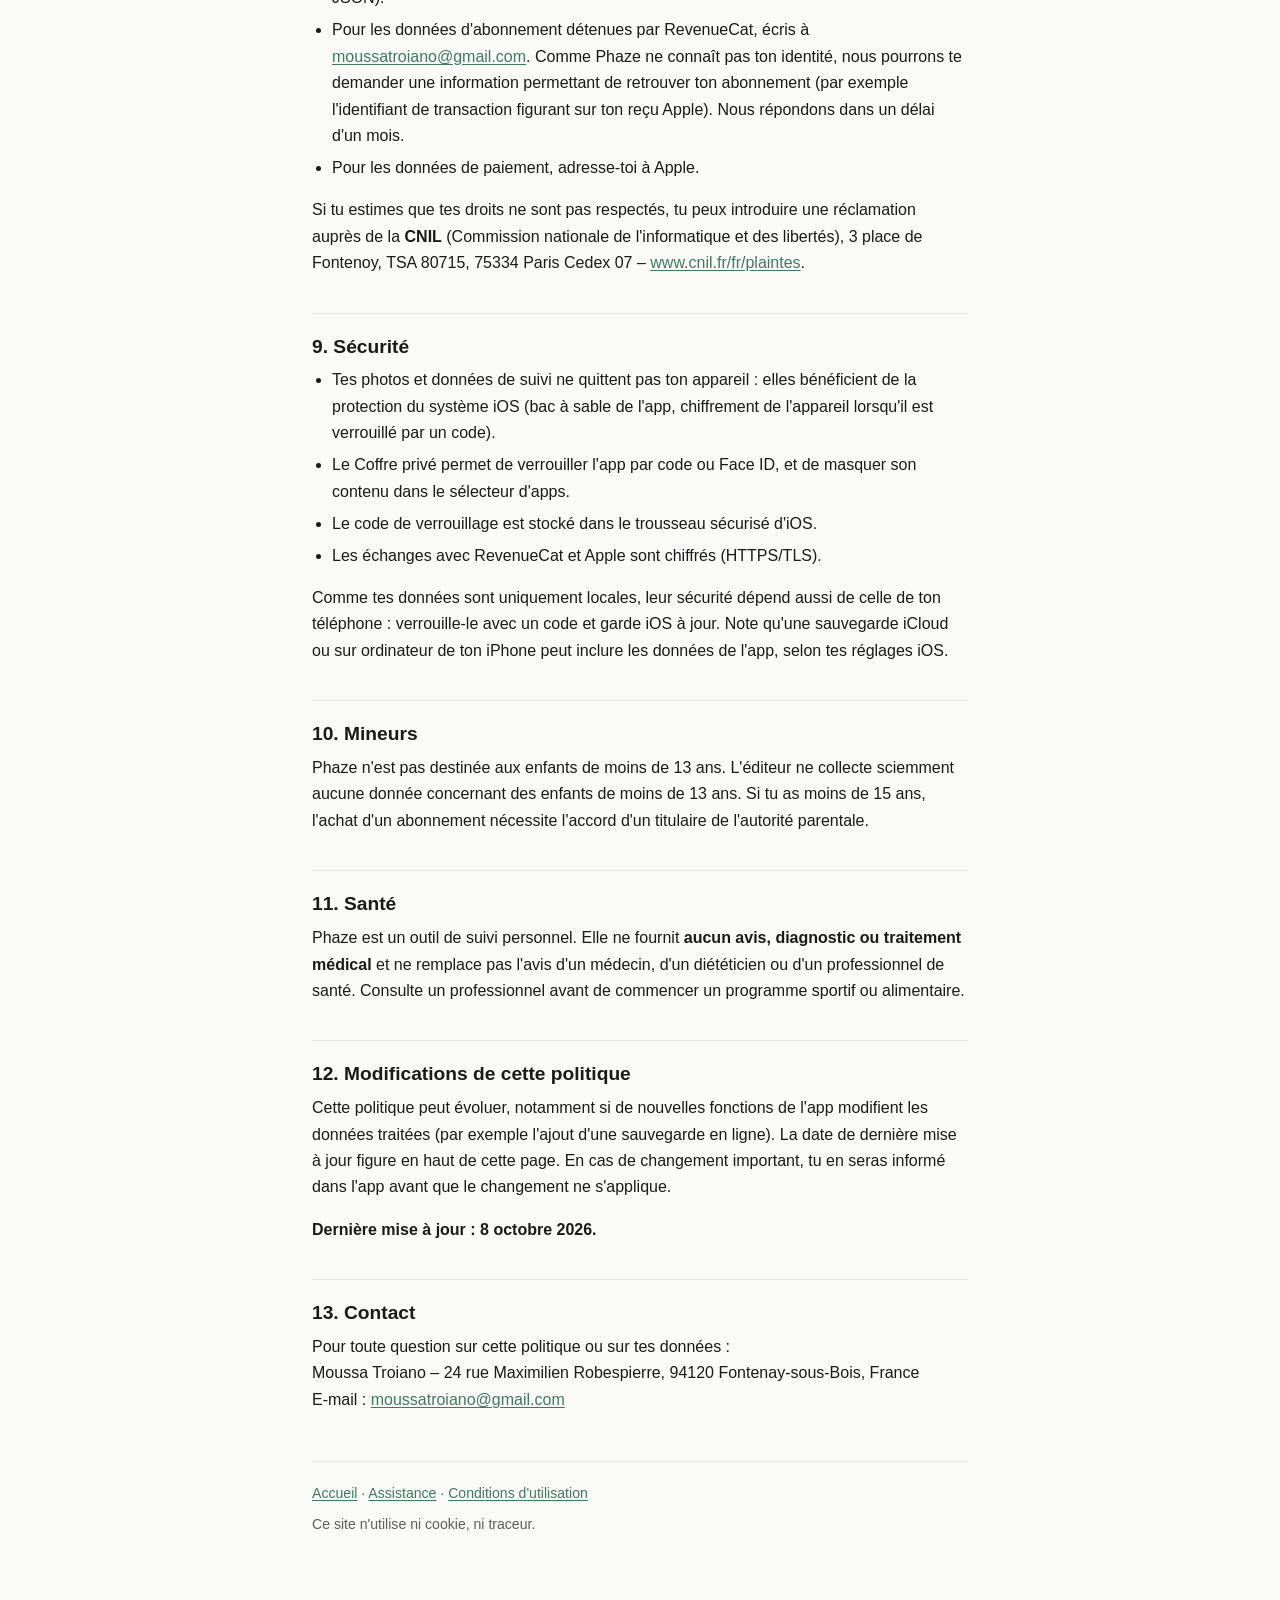
==== commit 1b473996: "Fill in publisher address and remove phone placeholder Co-Authored-By: Claude Opus 5.5 <noreply@anth" ====
--- a/privacy.html
+++ b/privacy.html
@@ -44,8 +44,8 @@
     </nav>
 
     <h2 id="editeur">1. Éditeur et responsable du traitement</h2>
-    <p>L'application Phaze est éditée par <strong>Moussa Troiano</strong>, <span class="ph">[ADRESSE]</span>, France.<br>
-    Contact : <a href="mailto:moussatroiano@gmail.com">moussatroiano@gmail.com</a> <span class="ph">[TÉLÉPHONE si besoin]</span></p>
+    <p>L'application Phaze est éditée par <strong>Moussa Troiano</strong>, 24 rue Maximilien Robespierre, 94120 Fontenay-sous-Bois, France.<br>
+    Contact : <a href="mailto:moussatroiano@gmail.com">moussatroiano@gmail.com</a></p>
     <p>Moussa Troiano est responsable du traitement pour les seules données qui quittent ton appareil (gestion de l'abonnement, voir <a href="#donnees">section 2.2</a>). Les données stockées uniquement sur ton téléphone ne sont jamais transmises à l'éditeur : il n'y a pas accès.</p>
 
     <h2 id="donnees">2. Données traitées</h2>
@@ -175,8 +175,8 @@
 
     <h2 id="contact">13. Contact</h2>
     <p>Pour toute question sur cette politique ou sur tes données :<br>
-    Moussa Troiano – <span class="ph">[ADRESSE]</span>, France<br>
-    E-mail : <a href="mailto:moussatroiano@gmail.com">moussatroiano@gmail.com</a> <span class="ph">[TÉLÉPHONE si besoin]</span></p>
+    Moussa Troiano – 24 rue Maximilien Robespierre, 94120 Fontenay-sous-Bois, France<br>
+    E-mail : <a href="mailto:moussatroiano@gmail.com">moussatroiano@gmail.com</a></p>
 
     <footer class="site">
       <p><a href="/">Accueil</a> · <a href="/support">Assistance</a> · <a href="/terms">Conditions d'utilisation</a></p>
